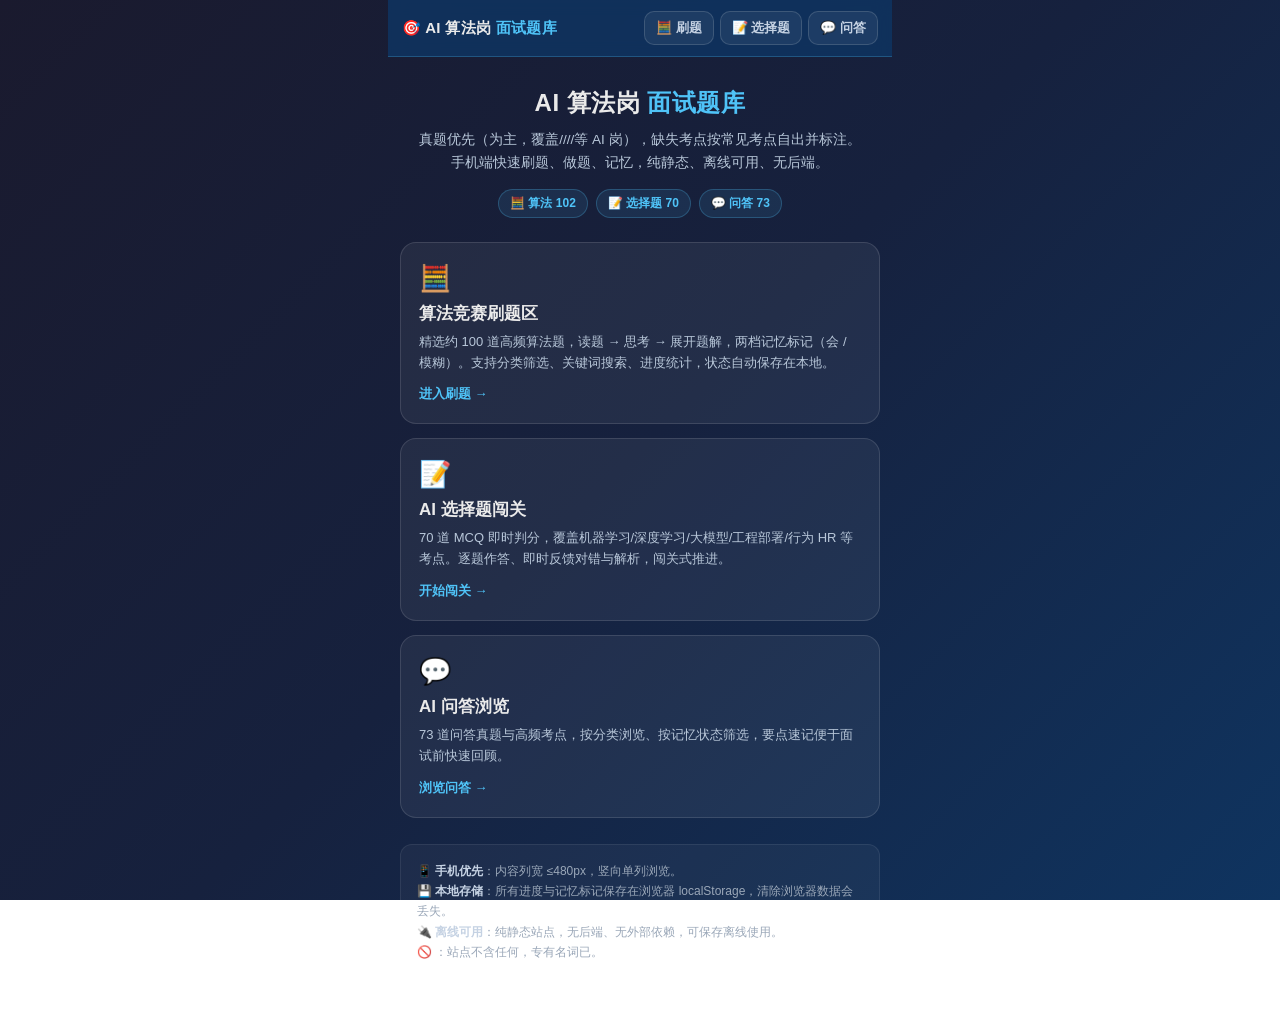
==== index.html @ 8ad520e3 "THIN-6: AI 知识区 (feat/ai-section)" ====
<!DOCTYPE html>
<html lang="zh-CN">
<head>
<meta charset="UTF-8">
<meta name="viewport" content="width=device-width, initial-scale=1.0, maximum-scale=1.0, user-scalable=no">
<meta name="description" content="AI 算法岗面试题库：算法刷题 + AI 选择题闯关 + AI 问答浏览，手机端刷题/做题/记忆，纯静态离线可用。">
<title>AI 算法岗面试题库</title>
<link rel="stylesheet" href="assets/site.css">
</head>
<body>
<div class="wrap">
  <!-- 顶部 sticky 导航：三档切换 -->
  <header class="site">
    <div class="brand">🎯 AI 算法岗 <span>面试题库</span></div>
    <nav class="navtabs">
      <a href="algorithm.html" data-nav="algorithm.html">🧮 刷题</a>
      <a href="ai-section.html#quiz" data-nav="ai-section.html#quiz">📝 选择题</a>
      <a href="ai-section.html#qa" data-nav="ai-section.html#qa">💬 问答</a>
    </nav>
  </header>

  <!-- 首屏 -->
  <section class="hero">
    <h1>AI 算法岗 <span>面试题库</span></h1>
    <p>真题优先（为主，覆盖////等 AI 岗），缺失考点按常见考点自出并标注。<br>手机端快速刷题、做题、记忆，纯静态、离线可用、无后端。</p>
    <div class="stats">
      <b>🧮 算法 102</b>
      <b>📝 选择题 70</b>
      <b>💬 问答 73</b>
    </div>
  </section>

  <!-- 三大入口 -->
  <section class="cards">
    <a class="card" href="algorithm.html">
      <div class="ico">🧮</div>
      <h2>算法竞赛刷题区</h2>
      <p>精选约 100 道高频算法题，读题 → 思考 → 展开题解，两档记忆标记（会 / 模糊）。支持分类筛选、关键词搜索、进度统计，状态自动保存在本地。</p>
      <span class="go">进入刷题 →</span>
    </a>
    <a class="card" href="ai-section.html#quiz">
      <div class="ico">📝</div>
      <h2>AI 选择题闯关</h2>
      <p>70 道 MCQ 即时判分，覆盖机器学习/深度学习/大模型/工程部署/行为 HR 等考点。逐题作答、即时反馈对错与解析，闯关式推进。</p>
      <span class="go">开始闯关 →</span>
    </a>
    <a class="card" href="ai-section.html#qa">
      <div class="ico">💬</div>
      <h2>AI 问答浏览</h2>
      <p>73 道问答真题与高频考点，按分类浏览、按记忆状态筛选，要点速记便于面试前快速回顾。</p>
      <span class="go">浏览问答 →</span>
    </a>
  </section>

  <!-- 说明 -->
  <div class="foot">
    <b>📱 手机优先</b>：内容列宽 ≤480px，竖向单列浏览。<br>
    <b>💾 本地存储</b>：所有进度与记忆标记保存在浏览器 localStorage，清除浏览器数据会丢失。<br>
    <b>🔌 离线可用</b>：纯静态站点，无后端、无外部依赖，可保存离线使用。<br>
    <b>🚫 </b>：站点不含任何，专有名词已。
  </div>
</div>
<script src="assets/site.js"></script>
</body>
</html>
---- assets/site.css ----
/* ===== AI 算法岗面试题库 · 共享站点样式 =====
   ：站点统一名「AI 算法岗面试题库」。
   该文件为 index.html 落地页与共享顶部导航提供统一样式，
   各区子页面（algorithm.html / ai-section.html）保留各自内联样式以保证离线自包含。 */

*{margin:0;padding:0;box-sizing:border-box;-webkit-tap-highlight-color:transparent}
html{scroll-behavior:smooth}
body{
  font-family:-apple-system,BlinkMacSystemFont,"Segoe UI","PingFang SC","Hiragino Sans GB","Microsoft YaHei",sans-serif;
  background:linear-gradient(135deg,#1a1a2e 0%,#16213e 50%,#0f3460 100%);
  background-attachment:fixed;
  min-height:100vh;color:#eaeaea;
  display:flex;justify-content:center;
  padding:0 12px 48px;
}
.wrap{width:100%;max-width:480px}

/* 顶部 sticky 导航（三档切换） */
header.site{
  position:sticky;top:0;z-index:50;
  display:flex;align-items:center;justify-content:space-between;gap:10px;
  padding:11px 14px;margin:0 -12px;
  background:rgba(15,52,96,.88);backdrop-filter:blur(8px);
  border-bottom:1px solid rgba(79,195,247,.25);
}
header.site .brand{font-size:15px;font-weight:700;letter-spacing:.3px;white-space:nowrap;overflow:hidden;text-overflow:ellipsis}
header.site .brand span{color:#4fc3f7}
.navtabs{display:flex;gap:6px}
.navtabs a{
  font-size:13px;font-weight:600;color:#c5d2e3;text-decoration:none;
  background:rgba(255,255,255,.06);border:1.5px solid rgba(255,255,255,.14);
  border-radius:10px;padding:7px 11px;white-space:nowrap;transition:all .15s;
}
.navtabs a.active{background:rgba(79,195,247,.16);border-color:#4fc3f7;color:#fff}
.navtabs a:active{background:rgba(255,255,255,.16)}

/* hero */
.hero{text-align:center;padding:30px 6px 18px}
.hero h1{font-size:24px;font-weight:800;letter-spacing:.5px}
.hero h1 span{color:#4fc3f7}
.hero p{margin-top:10px;font-size:13.5px;line-height:1.7;color:#b8c7d9}
.hero .stats{display:flex;justify-content:center;gap:8px;flex-wrap:wrap;margin-top:14px}
.hero .stats b{
  font-size:12px;color:#4fc3f7;background:rgba(79,195,247,.10);
  border:1px solid rgba(79,195,247,.25);padding:5px 11px;border-radius:16px;
}

/* 入口卡片 */
.cards{display:flex;flex-direction:column;gap:14px;margin-top:6px}
.card{
  display:block;text-decoration:none;color:inherit;
  background:rgba(255,255,255,.06);border:1px solid rgba(255,255,255,.12);
  border-radius:16px;padding:20px 18px;transition:transform .12s,border-color .15s;
}
.card:active{transform:scale(.985)}
.card .ico{font-size:26px}
.card h2{font-size:17px;font-weight:700;margin-top:8px}
.card p{font-size:13px;line-height:1.6;color:#b8c7d9;margin-top:7px}
.card .go{display:inline-block;margin-top:12px;font-size:13px;color:#4fc3f7;font-weight:600}

/* 页脚提示 */
.foot{
  margin-top:26px;padding:16px;border-radius:12px;
  background:rgba(255,255,255,.04);border:1px solid rgba(255,255,255,.08);
  font-size:12px;line-height:1.7;color:#9aa7b8;
}
.foot b{color:#c5d2e3}
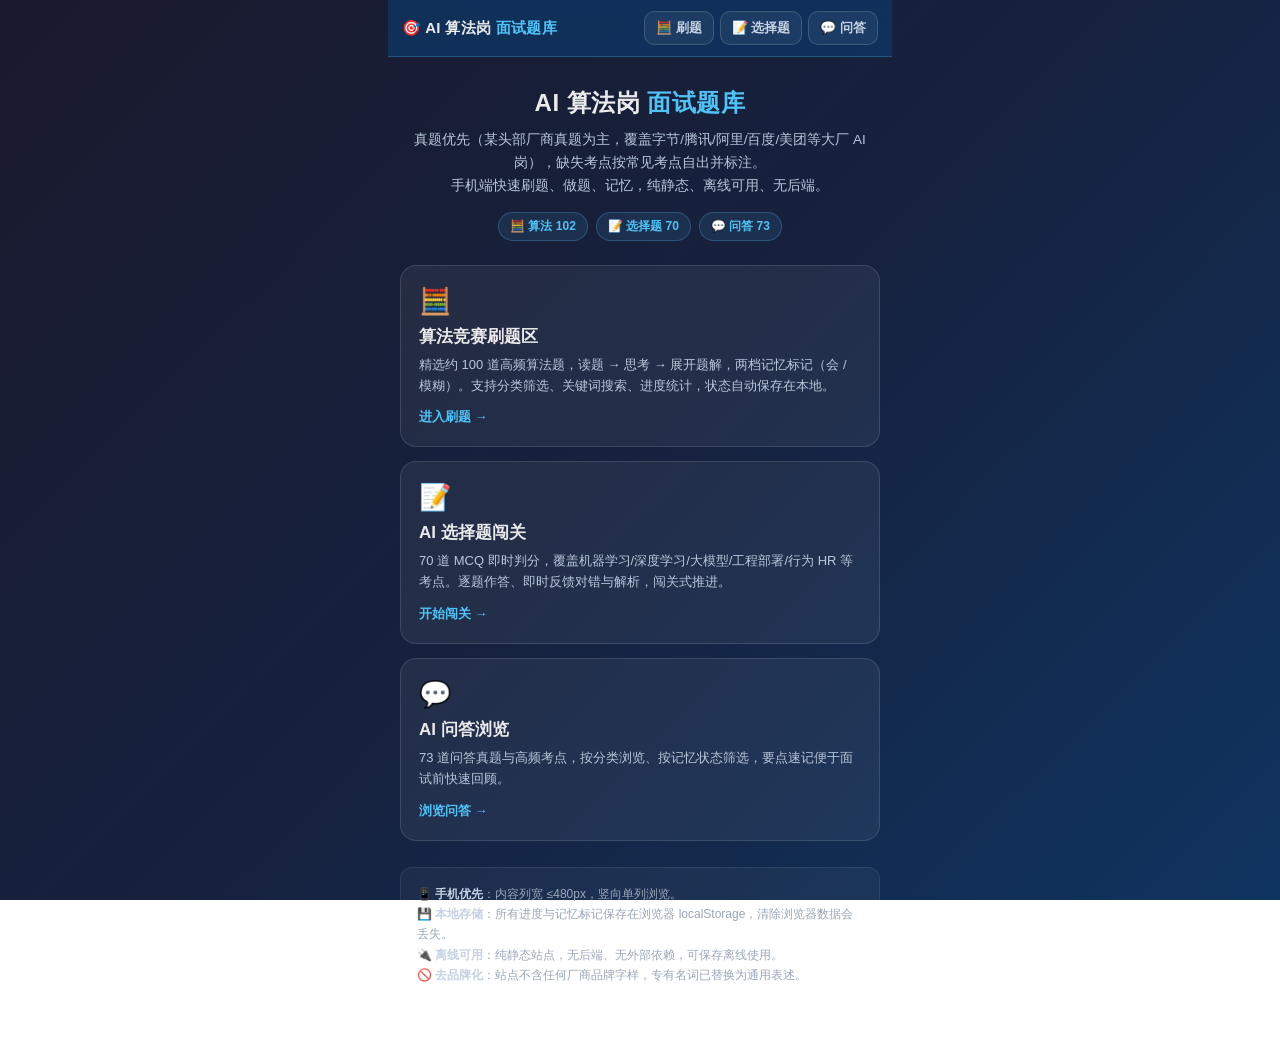
==== commit 7487af47: "THIN-6: 合并算法刷题区" ====
--- a/index.html
+++ b/index.html
@@ -22,7 +22,7 @@
   <!-- 首屏 -->
   <section class="hero">
     <h1>AI 算法岗 <span>面试题库</span></h1>
-    <p>真题优先（为主，覆盖////等 AI 岗），缺失考点按常见考点自出并标注。<br>手机端快速刷题、做题、记忆，纯静态、离线可用、无后端。</p>
+    <p>真题优先（某头部厂商真题为主，覆盖字节/腾讯/阿里/百度/美团等大厂 AI 岗），缺失考点按常见考点自出并标注。<br>手机端快速刷题、做题、记忆，纯静态、离线可用、无后端。</p>
     <div class="stats">
       <b>🧮 算法 102</b>
       <b>📝 选择题 70</b>
@@ -57,7 +57,7 @@
     <b>📱 手机优先</b>：内容列宽 ≤480px，竖向单列浏览。<br>
     <b>💾 本地存储</b>：所有进度与记忆标记保存在浏览器 localStorage，清除浏览器数据会丢失。<br>
     <b>🔌 离线可用</b>：纯静态站点，无后端、无外部依赖，可保存离线使用。<br>
-    <b>🚫 </b>：站点不含任何，专有名词已。
+    <b>🚫 去品牌化</b>：站点不含任何厂商品牌字样，专有名词已替换为通用表述。
   </div>
 </div>
 <script src="assets/site.js"></script>
--- a/assets/site.css
+++ b/assets/site.css
@@ -1,5 +1,5 @@
 /* ===== AI 算法岗面试题库 · 共享站点样式 =====
-   ：站点统一名「AI 算法岗面试题库」。
+   去品牌化：站点统一品牌名「AI 算法岗面试题库」。
    该文件为 index.html 落地页与共享顶部导航提供统一样式，
    各区子页面（algorithm.html / ai-section.html）保留各自内联样式以保证离线自包含。 */
 
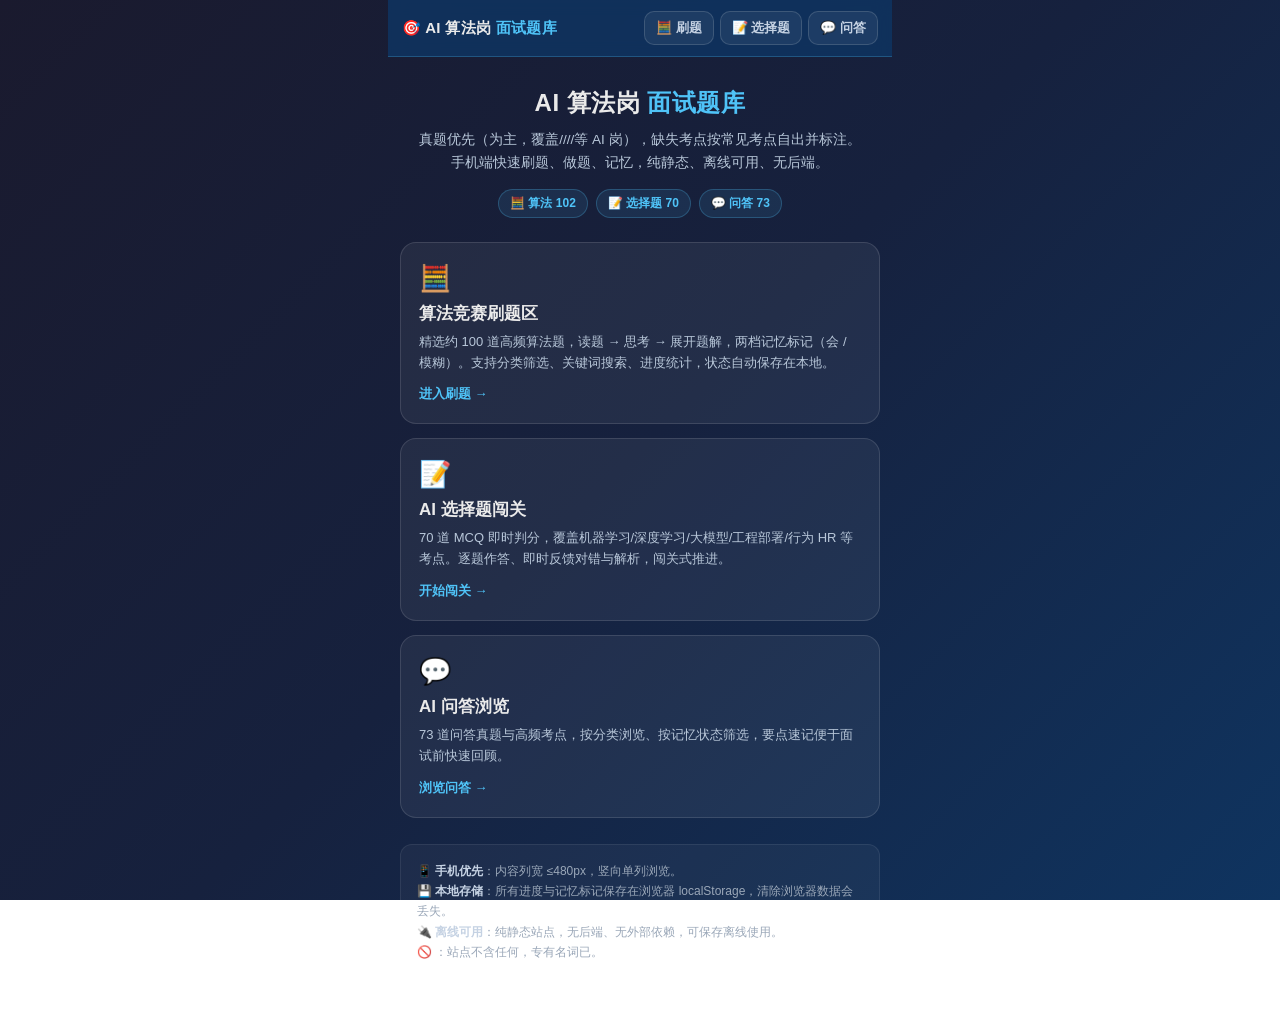
==== commit d7bf453a: "THIN-6: 合并算法刷题区" ====
--- a/index.html
+++ b/index.html
@@ -22,7 +22,7 @@
   <!-- 首屏 -->
   <section class="hero">
     <h1>AI 算法岗 <span>面试题库</span></h1>
-    <p>真题优先（某头部厂商真题为主，覆盖字节/腾讯/阿里/百度/美团等大厂 AI 岗），缺失考点按常见考点自出并标注。<br>手机端快速刷题、做题、记忆，纯静态、离线可用、无后端。</p>
+    <p>真题优先（为主，覆盖////等 AI 岗），缺失考点按常见考点自出并标注。<br>手机端快速刷题、做题、记忆，纯静态、离线可用、无后端。</p>
     <div class="stats">
       <b>🧮 算法 102</b>
       <b>📝 选择题 70</b>
@@ -57,7 +57,7 @@
     <b>📱 手机优先</b>：内容列宽 ≤480px，竖向单列浏览。<br>
     <b>💾 本地存储</b>：所有进度与记忆标记保存在浏览器 localStorage，清除浏览器数据会丢失。<br>
     <b>🔌 离线可用</b>：纯静态站点，无后端、无外部依赖，可保存离线使用。<br>
-    <b>🚫 去品牌化</b>：站点不含任何厂商品牌字样，专有名词已替换为通用表述。
+    <b>🚫 </b>：站点不含任何，专有名词已。
   </div>
 </div>
 <script src="assets/site.js"></script>
--- a/assets/site.css
+++ b/assets/site.css
@@ -1,5 +1,5 @@
 /* ===== AI 算法岗面试题库 · 共享站点样式 =====
-   去品牌化：站点统一品牌名「AI 算法岗面试题库」。
+   ：站点统一名「AI 算法岗面试题库」。
    该文件为 index.html 落地页与共享顶部导航提供统一样式，
    各区子页面（algorithm.html / ai-section.html）保留各自内联样式以保证离线自包含。 */
 
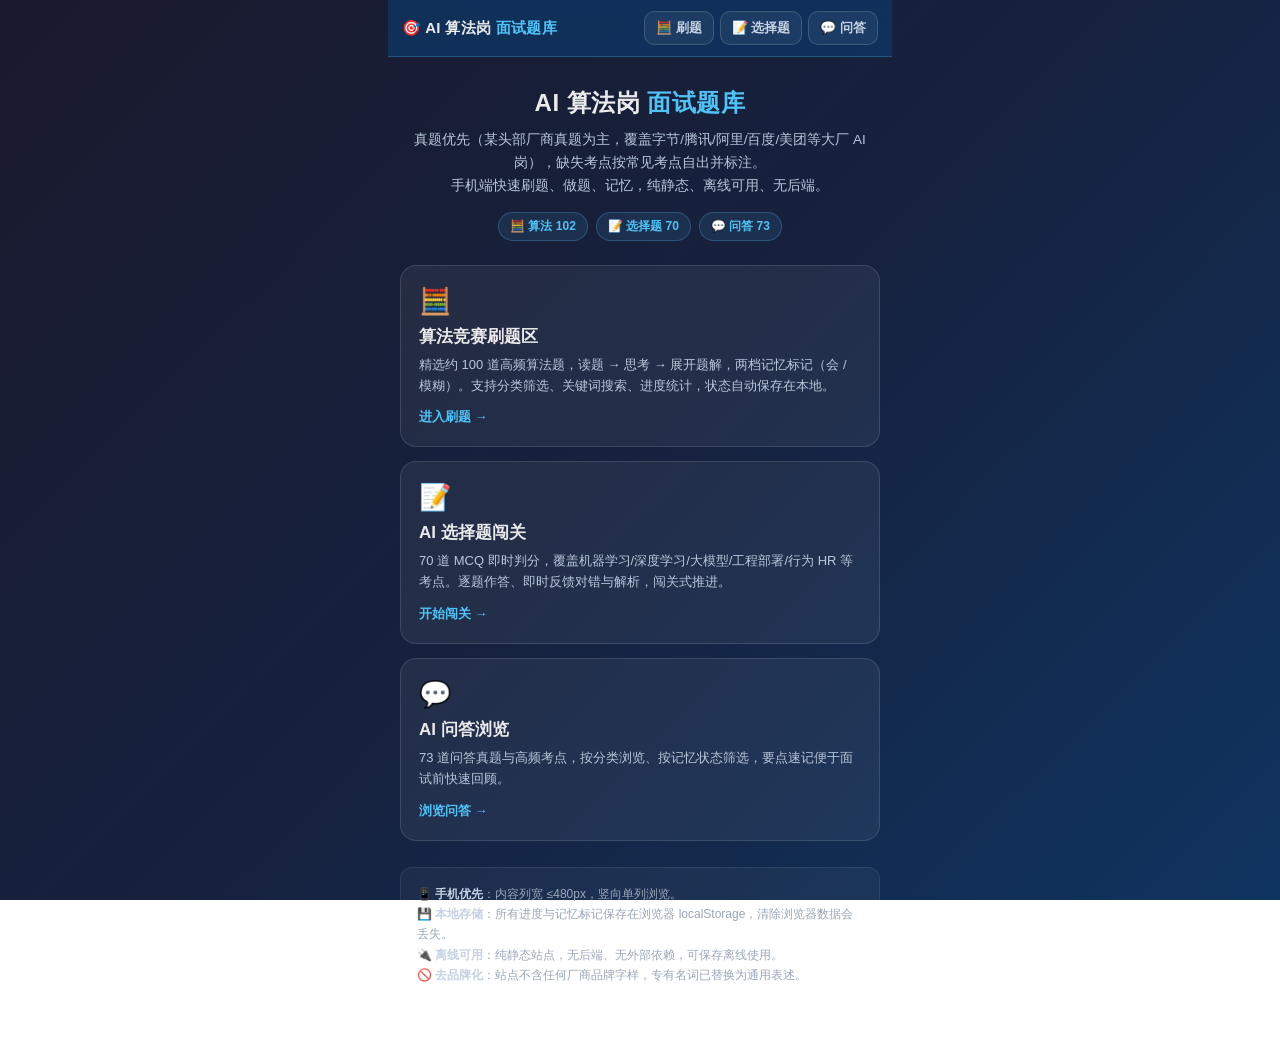
==== commit 3123c689: "Merge pull request #1 from oipz/feat/thin-6-site THIN-6: 最终站点整合 · 去品牌化 · GitHub Pages 发布" ====
--- a/index.html
+++ b/index.html
@@ -22,7 +22,7 @@
   <!-- 首屏 -->
   <section class="hero">
     <h1>AI 算法岗 <span>面试题库</span></h1>
-    <p>真题优先（为主，覆盖////等 AI 岗），缺失考点按常见考点自出并标注。<br>手机端快速刷题、做题、记忆，纯静态、离线可用、无后端。</p>
+    <p>真题优先（某头部厂商真题为主，覆盖字节/腾讯/阿里/百度/美团等大厂 AI 岗），缺失考点按常见考点自出并标注。<br>手机端快速刷题、做题、记忆，纯静态、离线可用、无后端。</p>
     <div class="stats">
       <b>🧮 算法 102</b>
       <b>📝 选择题 70</b>
@@ -57,7 +57,7 @@
     <b>📱 手机优先</b>：内容列宽 ≤480px，竖向单列浏览。<br>
     <b>💾 本地存储</b>：所有进度与记忆标记保存在浏览器 localStorage，清除浏览器数据会丢失。<br>
     <b>🔌 离线可用</b>：纯静态站点，无后端、无外部依赖，可保存离线使用。<br>
-    <b>🚫 </b>：站点不含任何，专有名词已。
+    <b>🚫 去品牌化</b>：站点不含任何厂商品牌字样，专有名词已替换为通用表述。
   </div>
 </div>
 <script src="assets/site.js"></script>
--- a/assets/site.css
+++ b/assets/site.css
@@ -1,5 +1,5 @@
 /* ===== AI 算法岗面试题库 · 共享站点样式 =====
-   ：站点统一名「AI 算法岗面试题库」。
+   去品牌化：站点统一品牌名「AI 算法岗面试题库」。
    该文件为 index.html 落地页与共享顶部导航提供统一样式，
    各区子页面（algorithm.html / ai-section.html）保留各自内联样式以保证离线自包含。 */
 
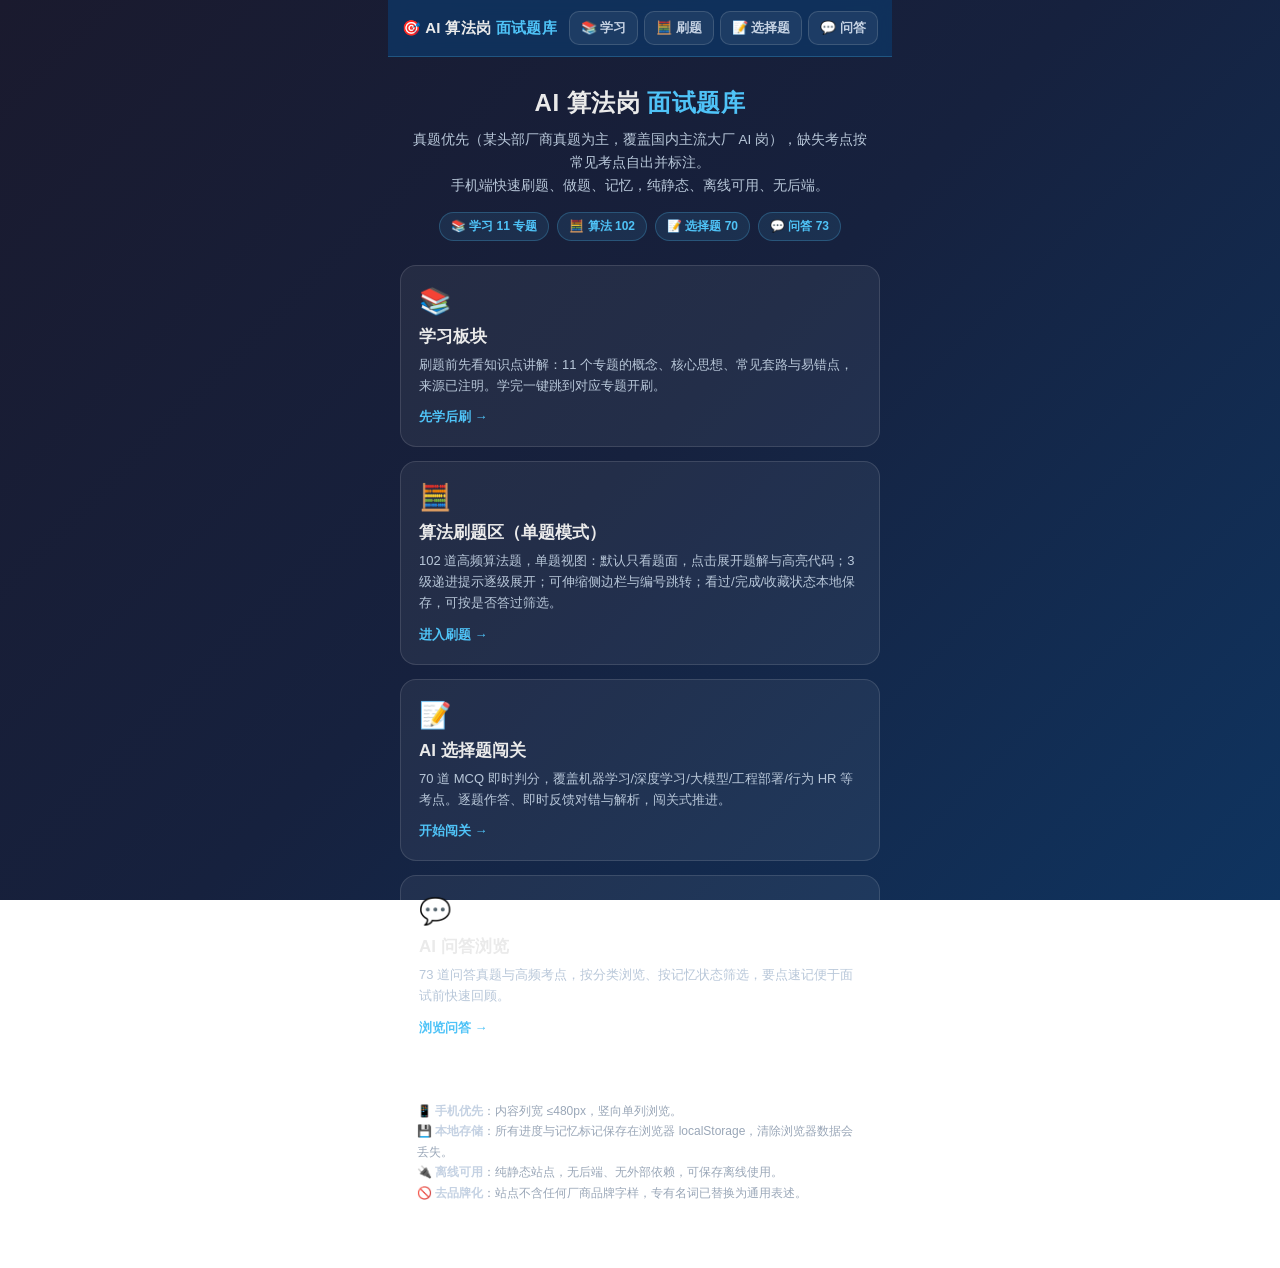
==== commit 3deeec6a: "THIN-7: v2 改版 — 算法区单题视图/三级提示/侧边栏 + 学习板块 + 去品牌化 - 算法刷题区重做：统一 AI 知识区深色风格，单题视图（默认只看题面，点击展开题解+高亮代码） - 编号" ====
--- a/index.html
+++ b/index.html
@@ -3,16 +3,17 @@
 <head>
 <meta charset="UTF-8">
 <meta name="viewport" content="width=device-width, initial-scale=1.0, maximum-scale=1.0, user-scalable=no">
-<meta name="description" content="AI 算法岗面试题库：算法刷题 + AI 选择题闯关 + AI 问答浏览，手机端刷题/做题/记忆，纯静态离线可用。">
+<meta name="description" content="AI 算法岗面试题库：算法刷题（单题模式/三级提示/侧边栏）+ 学习板块 + AI 选择题闯关 + AI 问答浏览，手机端刷题/做题/记忆，纯静态离线可用。">
 <title>AI 算法岗面试题库</title>
 <link rel="stylesheet" href="assets/site.css">
 </head>
 <body>
 <div class="wrap">
-  <!-- 顶部 sticky 导航：三档切换 -->
+  <!-- 顶部 sticky 导航：四档切换 -->
   <header class="site">
     <div class="brand">🎯 AI 算法岗 <span>面试题库</span></div>
     <nav class="navtabs">
+      <a href="learn.html" data-nav="learn.html">📚 学习</a>
       <a href="algorithm.html" data-nav="algorithm.html">🧮 刷题</a>
       <a href="ai-section.html#quiz" data-nav="ai-section.html#quiz">📝 选择题</a>
       <a href="ai-section.html#qa" data-nav="ai-section.html#qa">💬 问答</a>
@@ -22,20 +23,27 @@
   <!-- 首屏 -->
   <section class="hero">
     <h1>AI 算法岗 <span>面试题库</span></h1>
-    <p>真题优先（某头部厂商真题为主，覆盖字节/腾讯/阿里/百度/美团等大厂 AI 岗），缺失考点按常见考点自出并标注。<br>手机端快速刷题、做题、记忆，纯静态、离线可用、无后端。</p>
+    <p>真题优先（某头部厂商真题为主，覆盖国内主流大厂 AI 岗），缺失考点按常见考点自出并标注。<br>手机端快速刷题、做题、记忆，纯静态、离线可用、无后端。</p>
     <div class="stats">
+      <b>📚 学习 11 专题</b>
       <b>🧮 算法 102</b>
       <b>📝 选择题 70</b>
       <b>💬 问答 73</b>
     </div>
   </section>
 
-  <!-- 三大入口 -->
+  <!-- 四大入口 -->
   <section class="cards">
+    <a class="card" href="learn.html">
+      <div class="ico">📚</div>
+      <h2>学习板块</h2>
+      <p>刷题前先看知识点讲解：11 个专题的概念、核心思想、常见套路与易错点，来源已注明。学完一键跳到对应专题开刷。</p>
+      <span class="go">先学后刷 →</span>
+    </a>
     <a class="card" href="algorithm.html">
       <div class="ico">🧮</div>
-      <h2>算法竞赛刷题区</h2>
-      <p>精选约 100 道高频算法题，读题 → 思考 → 展开题解，两档记忆标记（会 / 模糊）。支持分类筛选、关键词搜索、进度统计，状态自动保存在本地。</p>
+      <h2>算法刷题区（单题模式）</h2>
+      <p>102 道高频算法题，单题视图：默认只看题面，点击展开题解与高亮代码；3 级递进提示逐级展开；可伸缩侧边栏与编号跳转；看过/完成/收藏状态本地保存，可按是否答过筛选。</p>
       <span class="go">进入刷题 →</span>
     </a>
     <a class="card" href="ai-section.html#quiz">
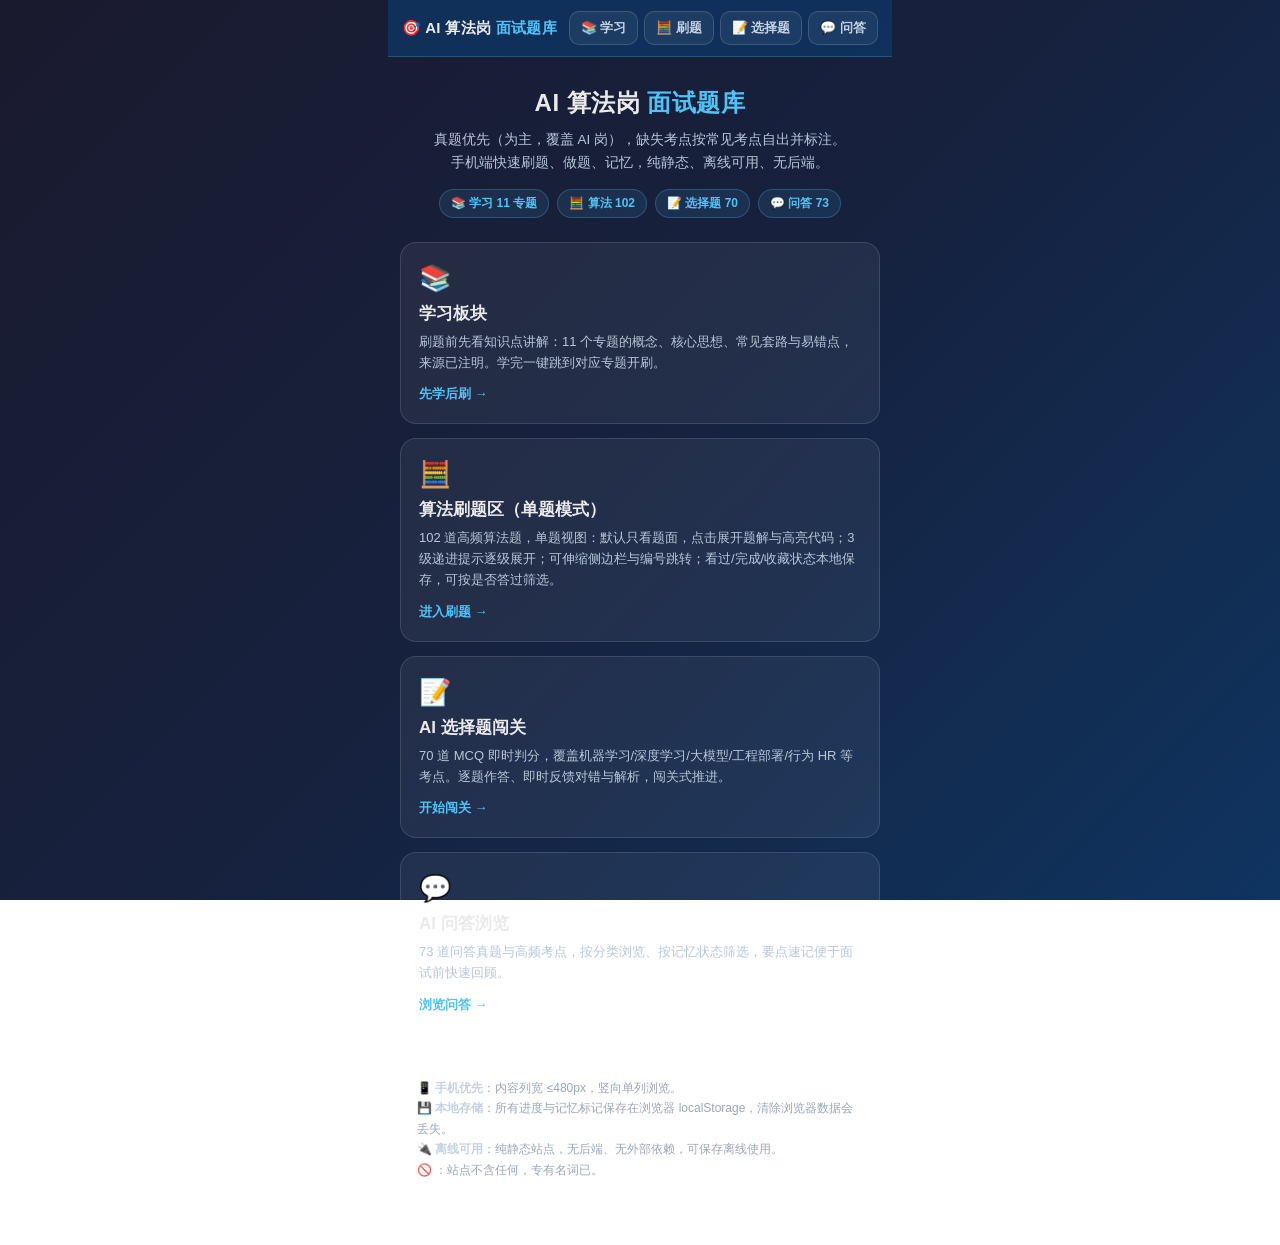
==== commit 1759a3de: "THIN-7: v2 改版 — 算法区单题视图/三级提示/侧边栏 + 学习板块" ====
--- a/index.html
+++ b/index.html
@@ -23,7 +23,7 @@
   <!-- 首屏 -->
   <section class="hero">
     <h1>AI 算法岗 <span>面试题库</span></h1>
-    <p>真题优先（某头部厂商真题为主，覆盖国内主流大厂 AI 岗），缺失考点按常见考点自出并标注。<br>手机端快速刷题、做题、记忆，纯静态、离线可用、无后端。</p>
+    <p>真题优先（为主，覆盖 AI 岗），缺失考点按常见考点自出并标注。<br>手机端快速刷题、做题、记忆，纯静态、离线可用、无后端。</p>
     <div class="stats">
       <b>📚 学习 11 专题</b>
       <b>🧮 算法 102</b>
@@ -65,7 +65,7 @@
     <b>📱 手机优先</b>：内容列宽 ≤480px，竖向单列浏览。<br>
     <b>💾 本地存储</b>：所有进度与记忆标记保存在浏览器 localStorage，清除浏览器数据会丢失。<br>
     <b>🔌 离线可用</b>：纯静态站点，无后端、无外部依赖，可保存离线使用。<br>
-    <b>🚫 去品牌化</b>：站点不含任何厂商品牌字样，专有名词已替换为通用表述。
+    <b>🚫 </b>：站点不含任何，专有名词已。
   </div>
 </div>
 <script src="assets/site.js"></script>
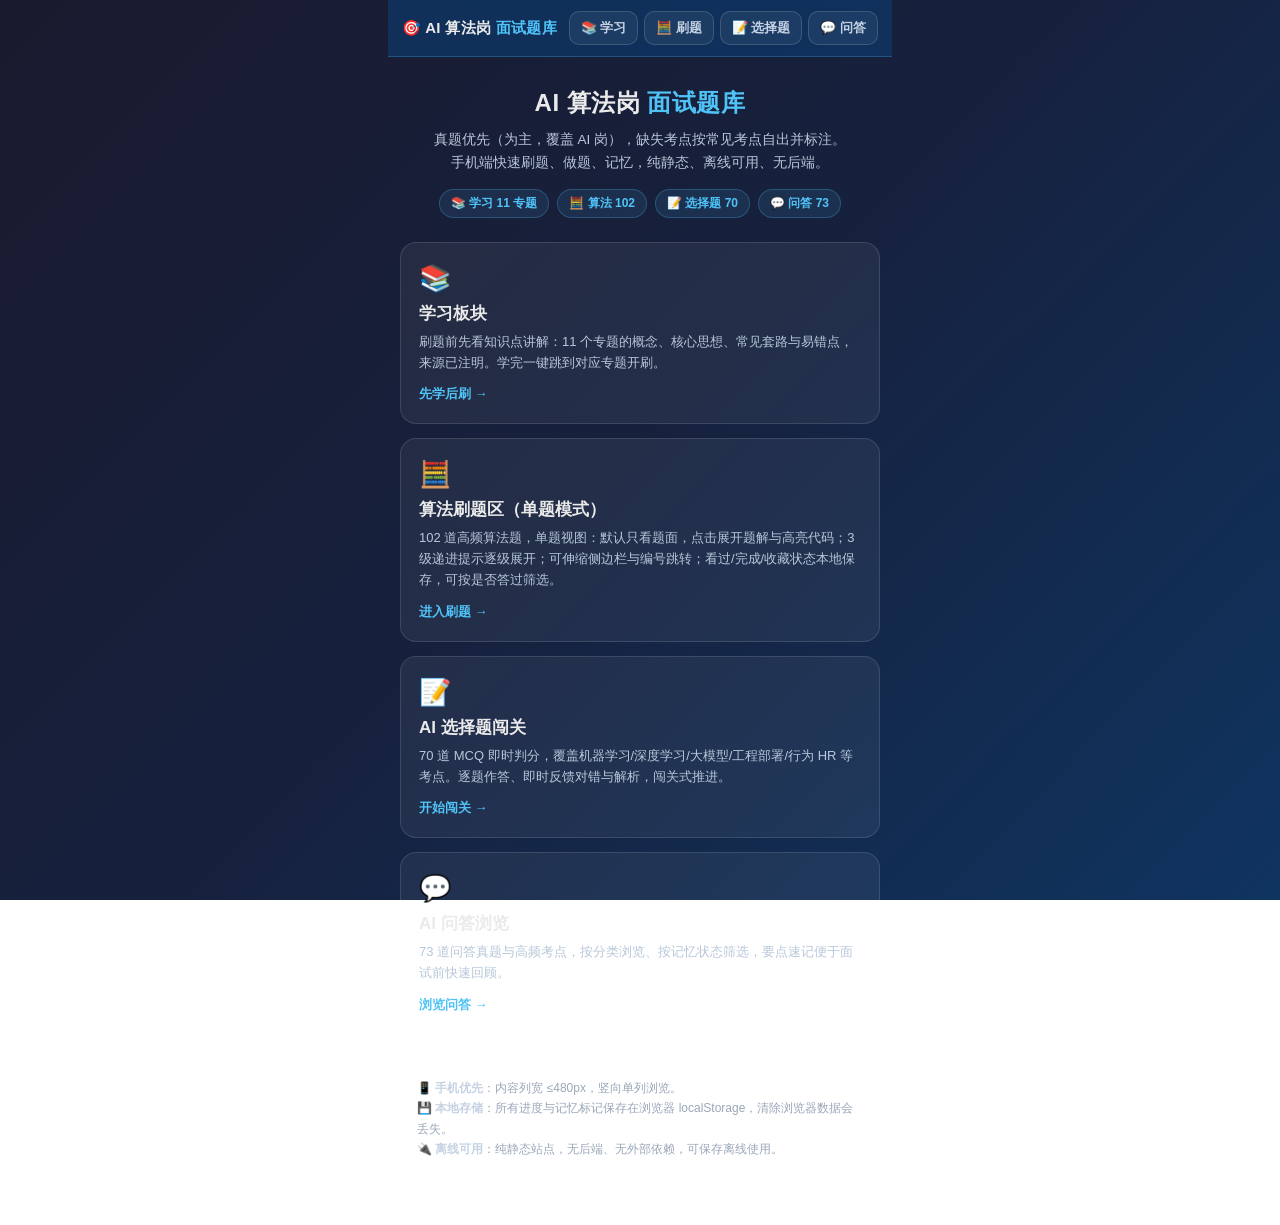
==== commit 3520e852: "THIN-7: 清理站点说明文案与注释" ====
--- a/index.html
+++ b/index.html
@@ -64,8 +64,7 @@
   <div class="foot">
     <b>📱 手机优先</b>：内容列宽 ≤480px，竖向单列浏览。<br>
     <b>💾 本地存储</b>：所有进度与记忆标记保存在浏览器 localStorage，清除浏览器数据会丢失。<br>
-    <b>🔌 离线可用</b>：纯静态站点，无后端、无外部依赖，可保存离线使用。<br>
-    <b>🚫 </b>：站点不含任何，专有名词已。
+    <b>🔌 离线可用</b>：纯静态站点，无后端、无外部依赖，可保存离线使用。
   </div>
 </div>
 <script src="assets/site.js"></script>
--- a/assets/site.css
+++ b/assets/site.css
@@ -1,5 +1,4 @@
 /* ===== AI 算法岗面试题库 · 共享站点样式 =====
-   去品牌化：站点统一品牌名「AI 算法岗面试题库」。
    该文件为 index.html 落地页与共享顶部导航提供统一样式，
    各区子页面（algorithm.html / ai-section.html）保留各自内联样式以保证离线自包含。 */
 
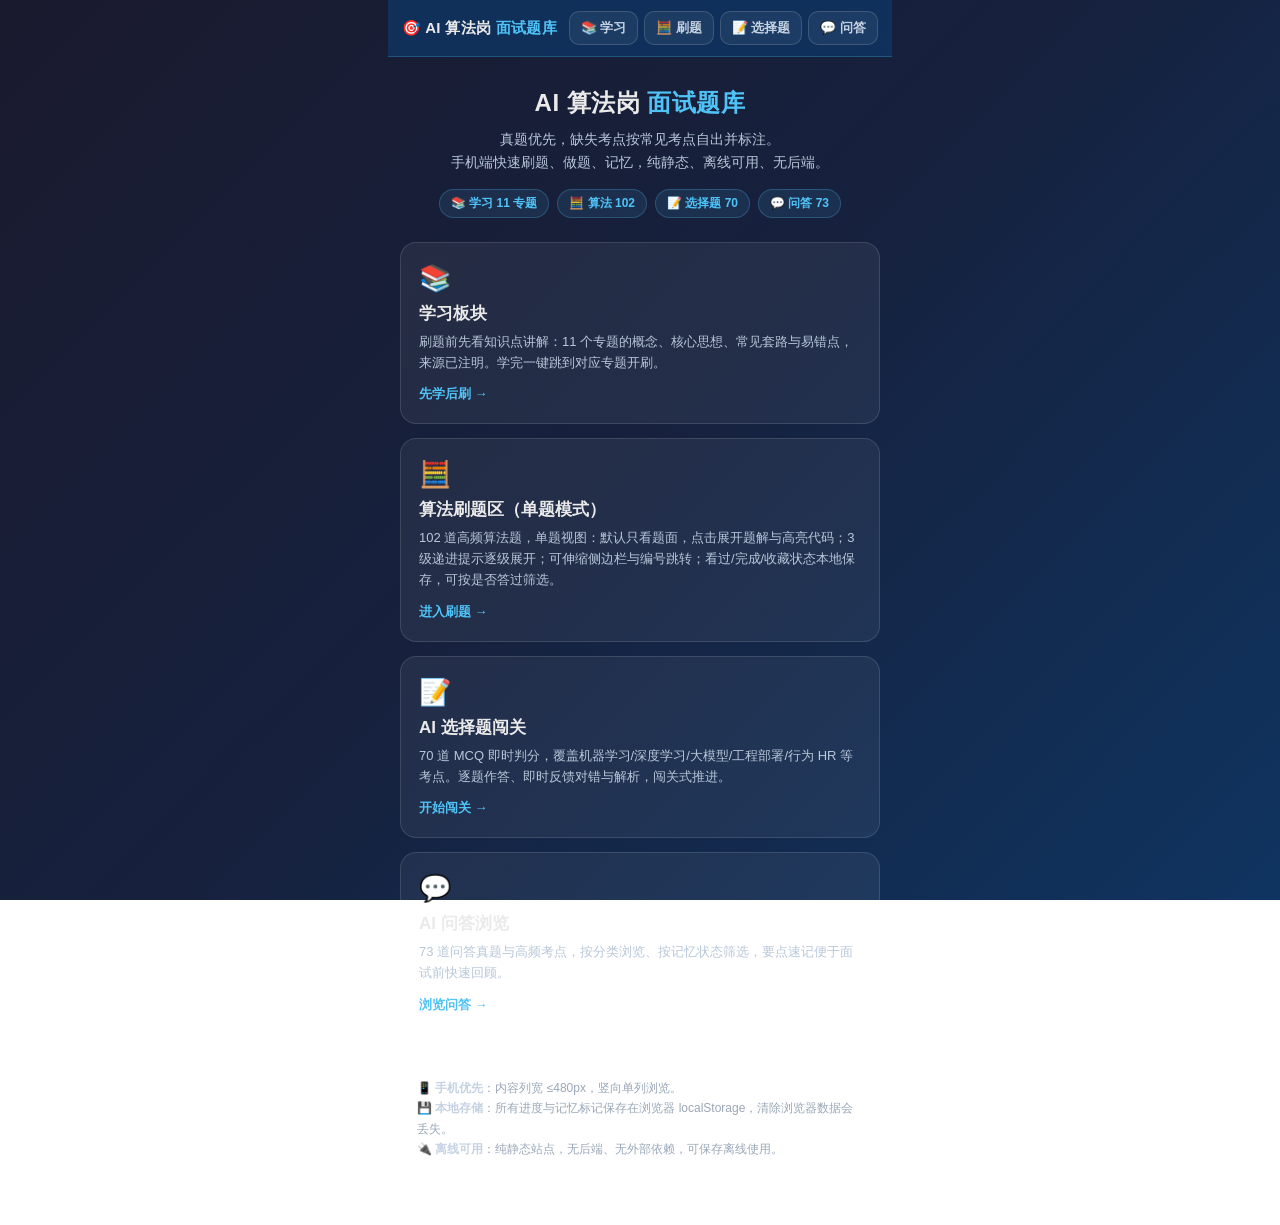
==== commit c365d127: "THIN-7: 精简站点说明文案" ====
--- a/index.html
+++ b/index.html
@@ -23,7 +23,7 @@
   <!-- 首屏 -->
   <section class="hero">
     <h1>AI 算法岗 <span>面试题库</span></h1>
-    <p>真题优先（为主，覆盖 AI 岗），缺失考点按常见考点自出并标注。<br>手机端快速刷题、做题、记忆，纯静态、离线可用、无后端。</p>
+    <p>真题优先，缺失考点按常见考点自出并标注。<br>手机端快速刷题、做题、记忆，纯静态、离线可用、无后端。</p>
     <div class="stats">
       <b>📚 学习 11 专题</b>
       <b>🧮 算法 102</b>
